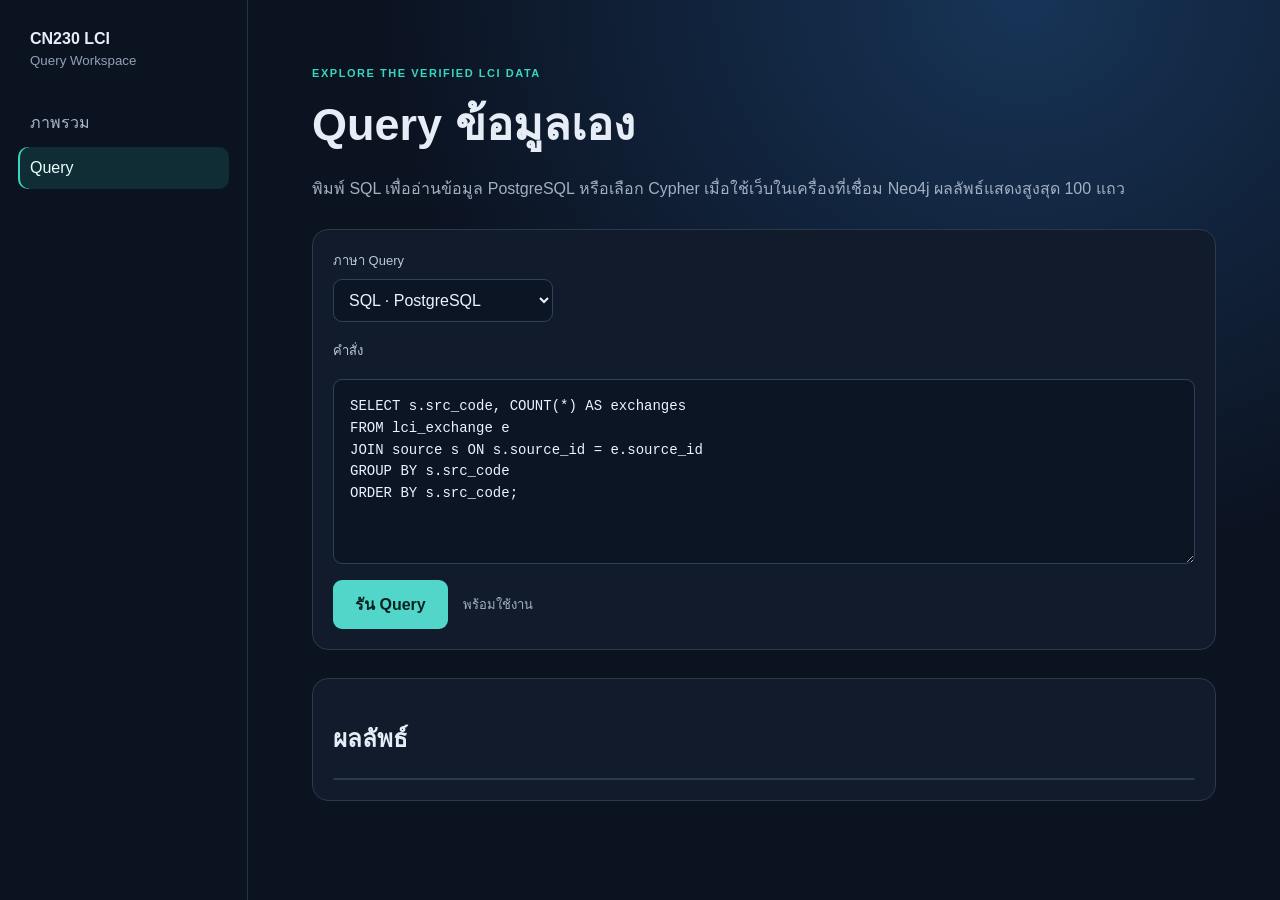
==== static/query.html @ 345a8874 "Add read-only SQL and local Cypher query page" ====
<!doctype html>
<html lang="th">
<head>
  <meta charset="utf-8">
  <meta name="viewport" content="width=device-width, initial-scale=1">
  <title>CN230 LCI — Query</title>
  <style>
    :root { font-family: Inter, "Segoe UI", Tahoma, sans-serif; color: #e7edf6; background: #0b1220; }
    * { box-sizing: border-box; }
    body { margin: 0; background: radial-gradient(ellipse at 80% 0, #173457, transparent 45%), #0b1220; }
    .layout { min-height: 100vh; display: grid; grid-template-columns: 248px minmax(0,1fr); }
    aside { padding: 30px 18px; border-right: 1px solid #263346; background: #0b1220; }
    .brand { padding: 0 12px 30px; font-weight: 750; }
    .brand small { display: block; margin-top: 5px; color: #91a0b6; font-weight: 400; }
    .nav { display: block; padding: 12px; border-radius: 10px; color: #a9b8cb; text-decoration: none; }
    .nav.active { color: #e8fffb; background: #102c34; box-shadow: inset 2px 0 #37d6c0; }
    main { max-width: 1400px; width: 100%; padding: 38px clamp(18px,5vw,72px) 70px; margin: auto; }
    .eyebrow { color: #37d6c0; font-size: 11px; font-weight: 750; letter-spacing: .14em; text-transform: uppercase; }
    h1 { font-size: clamp(30px,4vw,45px); margin: 9px 0; }
    p { color: #a2b0c3; line-height: 1.6; }
    .panel { margin-top: 28px; border: 1px solid #2a3a4c; border-radius: 16px; padding: 20px; background: #111b2c; }
    label { display: block; margin-bottom: 8px; color: #b9c9db; font-size: 13px; }
    select, textarea { width: 100%; color: #edf4ff; background: #0c1524; border: 1px solid #324158; border-radius: 9px; font: inherit; }
    select { max-width: 220px; padding: 11px; }
    textarea { display: block; margin-top: 18px; min-height: 185px; padding: 16px; resize: vertical; font: 14px/1.55 Consolas, "Courier New", monospace; }
    textarea:focus, select:focus { outline: 2px solid #37d6c0; }
    .actions { display: flex; align-items: center; gap: 15px; margin-top: 16px; }
    button { border: 0; border-radius: 9px; padding: 12px 22px; color: #06211f; background: #52d6ca; font: inherit; font-weight: 700; cursor: pointer; }
    button:disabled { opacity: .6; cursor: wait; }
    #status { color: #a2b0c3; font-size: 13px; }
    .error { color: #ff9eaa !important; }
    .table-wrap { overflow: auto; max-height: 600px; margin-top: 16px; border: 1px solid #2a3a4c; border-radius: 11px; }
    table { border-collapse: collapse; min-width: 100%; font-size: 13px; }
    th, td { padding: 11px 14px; border-bottom: 1px solid #273548; text-align: left; white-space: pre-wrap; vertical-align: top; }
    th { position: sticky; top: 0; background: #1b2d40; color: #aeece3; }
    td { max-width: 430px; overflow-wrap: anywhere; }
    tr:nth-child(even) { background: #142135; }
    @media(max-width:750px) { .layout { display: block; } aside { display: flex; align-items: center; gap: 12px; padding: 12px; border-right: 0; border-bottom: 1px solid #263346; } .brand { padding: 0; margin-right: auto; } .brand small { display: none; } main { padding-top: 25px; } }
  </style>
</head>
<body>
  <div class="layout">
    <aside><div class="brand">CN230 LCI<small>Query Workspace</small></div><a class="nav" href="/">ภาพรวม</a><a class="nav active" href="/query">Query</a></aside>
    <main>
      <div class="eyebrow">Explore the verified LCI data</div>
      <h1>Query ข้อมูลเอง</h1>
      <p>พิมพ์ SQL เพื่ออ่านข้อมูล PostgreSQL หรือเลือก Cypher เมื่อใช้เว็บในเครื่องที่เชื่อม Neo4j ผลลัพธ์แสดงสูงสุด 100 แถว</p>
      <section class="panel">
        <form id="query-form">
          <label for="language">ภาษา Query</label>
          <select id="language"><option value="sql">SQL · PostgreSQL</option><option value="cypher">Cypher · Neo4j ในเครื่อง</option></select>
          <label for="statement" style="margin-top:18px">คำสั่ง</label>
          <textarea id="statement" spellcheck="false" required maxlength="5000">SELECT s.src_code, COUNT(*) AS exchanges
FROM lci_exchange e
JOIN source s ON s.source_id = e.source_id
GROUP BY s.src_code
ORDER BY s.src_code;</textarea>
          <div class="actions"><button id="run" type="submit">รัน Query</button><span id="status" role="status" aria-live="polite">พร้อมใช้งาน</span></div>
        </form>
      </section>
      <section class="panel" aria-label="ผลลัพธ์ Query"><h2>ผลลัพธ์</h2><div class="table-wrap"><table id="result-table"></table></div></section>
    </main>
  </div>
  <script>
    const language = document.querySelector('#language');
    const statement = document.querySelector('#statement');
    const status = document.querySelector('#status');
    const table = document.querySelector('#result-table');
    const run = document.querySelector('#run');
    const examples = {
      sql: 'SELECT s.src_code, COUNT(*) AS exchanges\nFROM lci_exchange e\nJOIN source s ON s.source_id = e.source_id\nGROUP BY s.src_code\nORDER BY s.src_code;',
      cypher: 'MATCH (e:Exchange)-[:REPORTED_BY]->(s:Source)\nRETURN s.code AS source, count(e) AS exchanges\nORDER BY source'
    };
    language.addEventListener('change', () => { statement.value = examples[language.value]; table.replaceChildren(); status.textContent = 'พร้อมใช้งาน'; });
    document.querySelector('#query-form').addEventListener('submit', async event => {
      event.preventDefault();
      run.disabled = true;
      status.classList.remove('error');
      status.textContent = 'กำลังรัน Query…';
      table.replaceChildren();
      try {
        const response = await fetch('/api/query', { method: 'POST', headers: {'Content-Type':'application/json'}, body: JSON.stringify({language:language.value, query:statement.value}) });
        const result = await response.json();
        if (!response.ok) throw new Error(result.detail || 'รัน Query ไม่สำเร็จ');
        const head = document.createElement('thead');
        const heading = document.createElement('tr');
        for (const column of result.columns) { const cell = document.createElement('th'); cell.textContent = column; heading.append(cell); }
        head.append(heading);
        const body = document.createElement('tbody');
        for (const row of result.rows) { const tr = document.createElement('tr'); for (const value of row) { const cell = document.createElement('td'); cell.textContent = value ?? 'NULL'; tr.append(cell); } body.append(tr); }
        table.append(head, body);
        status.textContent = `${result.rows.length} แถว${result.truncated ? ' · แสดงเพียง 100 แถวแรก' : ''}`;
      } catch (error) { status.classList.add('error'); status.textContent = error.message; }
      finally { run.disabled = false; }
    });
  </script>
</body>
</html>
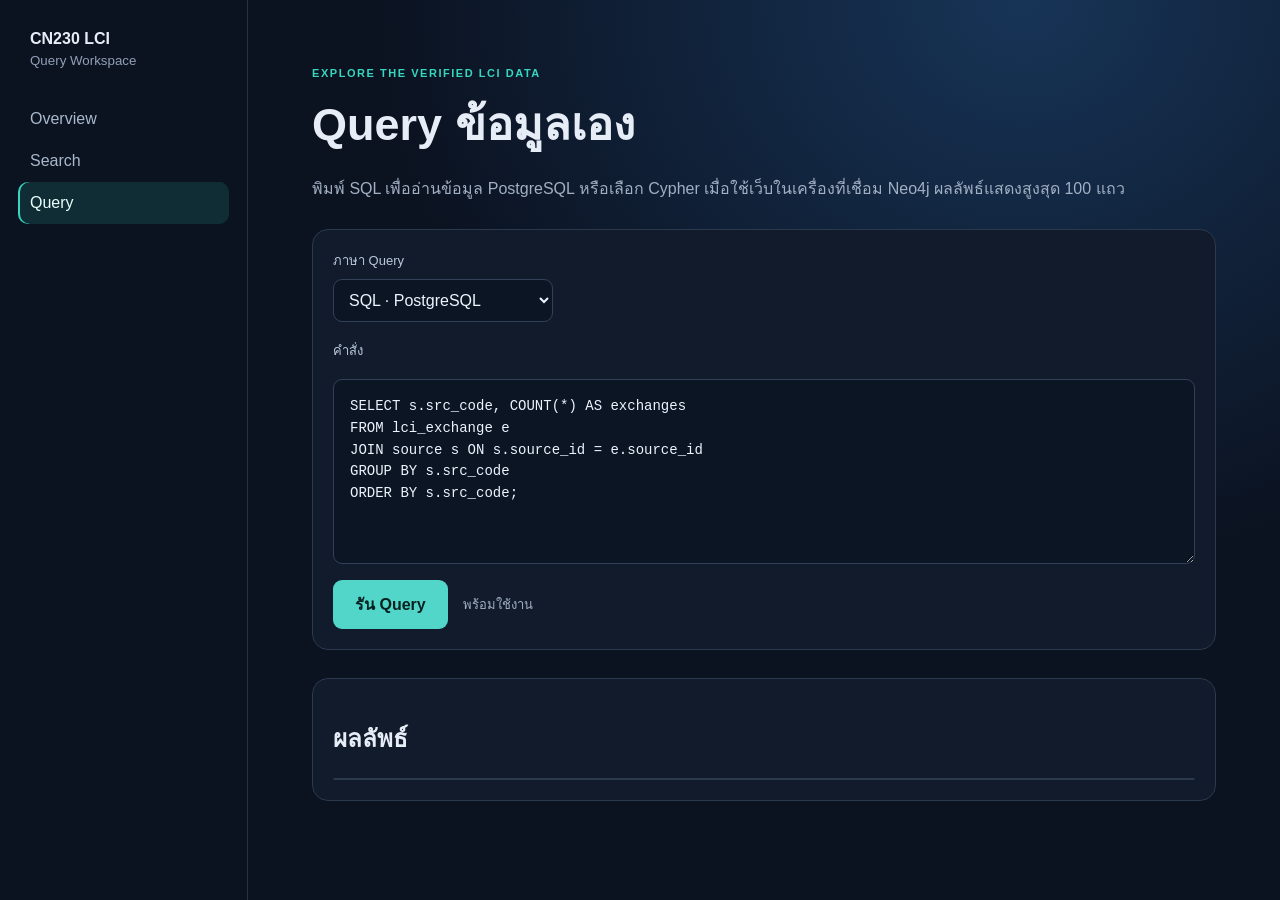
==== commit 91989949: "Separate overview search and query with animated LCI flow" ====
--- a/static/query.html
+++ b/static/query.html
@@ -37,10 +37,11 @@
     tr:nth-child(even) { background: #142135; }
     @media(max-width:750px) { .layout { display: block; } aside { display: flex; align-items: center; gap: 12px; padding: 12px; border-right: 0; border-bottom: 1px solid #263346; } .brand { padding: 0; margin-right: auto; } .brand small { display: none; } main { padding-top: 25px; } }
   </style>
+<link rel="stylesheet" href="/assets/dashboard.css">
 </head>
 <body>
   <div class="layout">
-    <aside><div class="brand">CN230 LCI<small>Query Workspace</small></div><a class="nav" href="/">ภาพรวม</a><a class="nav active" href="/query">Query</a></aside>
+    <aside><div class="brand">CN230 LCI<small>Query Workspace</small></div><a class="nav" href="/">Overview</a><a class="nav" href="/search">Search</a><a class="nav active" href="/query">Query</a></aside>
     <main>
       <div class="eyebrow">Explore the verified LCI data</div>
       <h1>Query ข้อมูลเอง</h1>
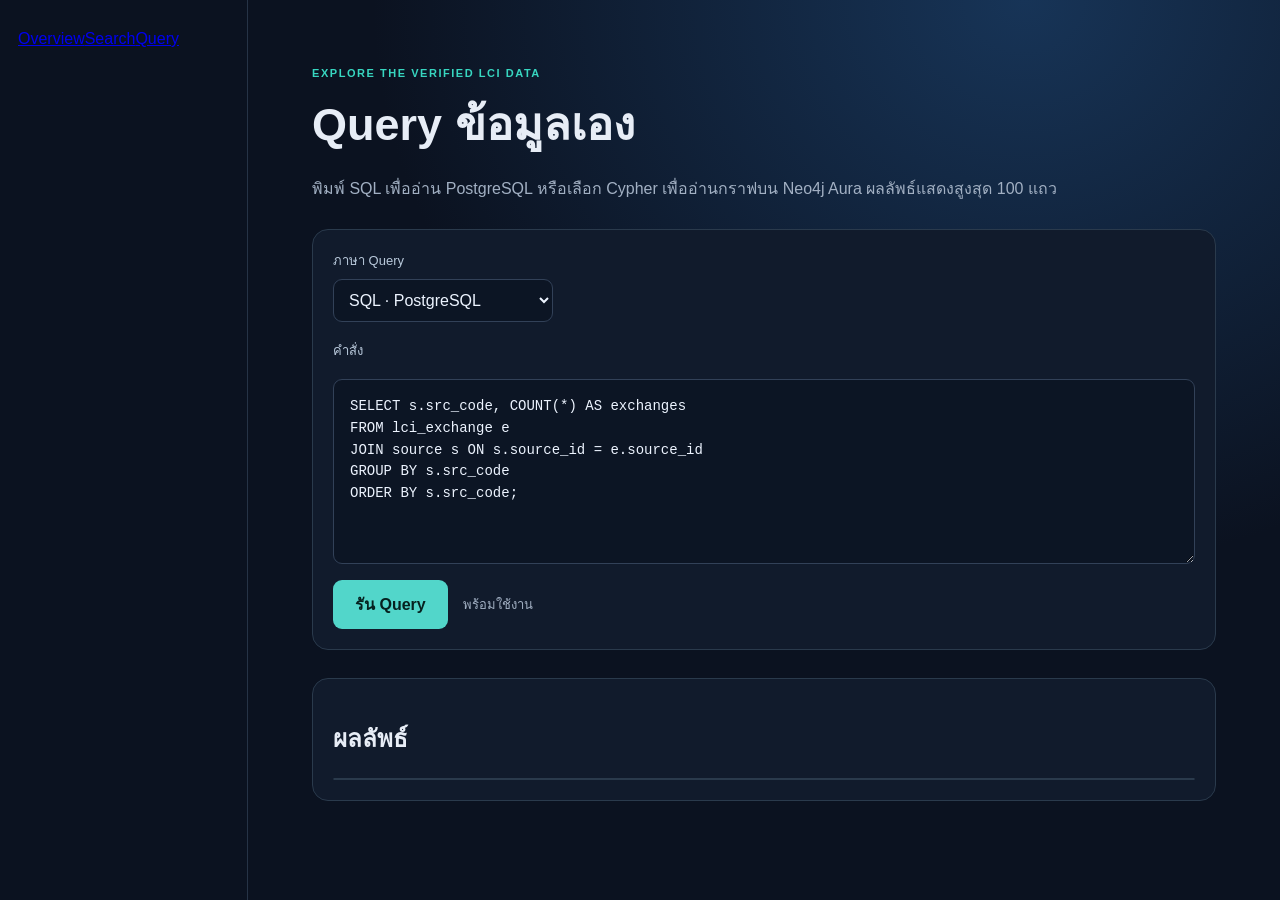
==== commit 2067228d: "Share workspace template and enable read-only Aura Cypher on Render" ====
--- a/static/query.html
+++ b/static/query.html
@@ -38,18 +38,18 @@
     @media(max-width:750px) { .layout { display: block; } aside { display: flex; align-items: center; gap: 12px; padding: 12px; border-right: 0; border-bottom: 1px solid #263346; } .brand { padding: 0; margin-right: auto; } .brand small { display: none; } main { padding-top: 25px; } }
   </style>
 <link rel="stylesheet" href="/assets/dashboard.css">
-</head>
+<link rel="stylesheet" href="/assets/theme.css"><link rel="stylesheet" href="/assets/workspace.css"></head>
 <body>
   <div class="layout">
-    <aside><div class="brand">CN230 LCI<small>Query Workspace</small></div><a class="nav" href="/">Overview</a><a class="nav" href="/search">Search</a><a class="nav active" href="/query">Query</a></aside>
+    <aside id="workspace-sidebar"><nav aria-label="เมนูหลัก"><a href="/">Overview</a><a href="/search">Search</a><a href="/query">Query</a></nav></aside><script src="/assets/workspace.js"></script>
     <main>
       <div class="eyebrow">Explore the verified LCI data</div>
       <h1>Query ข้อมูลเอง</h1>
-      <p>พิมพ์ SQL เพื่ออ่านข้อมูล PostgreSQL หรือเลือก Cypher เมื่อใช้เว็บในเครื่องที่เชื่อม Neo4j ผลลัพธ์แสดงสูงสุด 100 แถว</p>
+      <p>พิมพ์ SQL เพื่ออ่าน PostgreSQL หรือเลือก Cypher เพื่ออ่านกราฟบน Neo4j Aura ผลลัพธ์แสดงสูงสุด 100 แถว</p>
       <section class="panel">
         <form id="query-form">
           <label for="language">ภาษา Query</label>
-          <select id="language"><option value="sql">SQL · PostgreSQL</option><option value="cypher">Cypher · Neo4j ในเครื่อง</option></select>
+          <select id="language"><option value="sql">SQL · PostgreSQL</option><option value="cypher">Cypher · Neo4j Aura</option></select>
           <label for="statement" style="margin-top:18px">คำสั่ง</label>
           <textarea id="statement" spellcheck="false" required maxlength="5000">SELECT s.src_code, COUNT(*) AS exchanges
 FROM lci_exchange e
